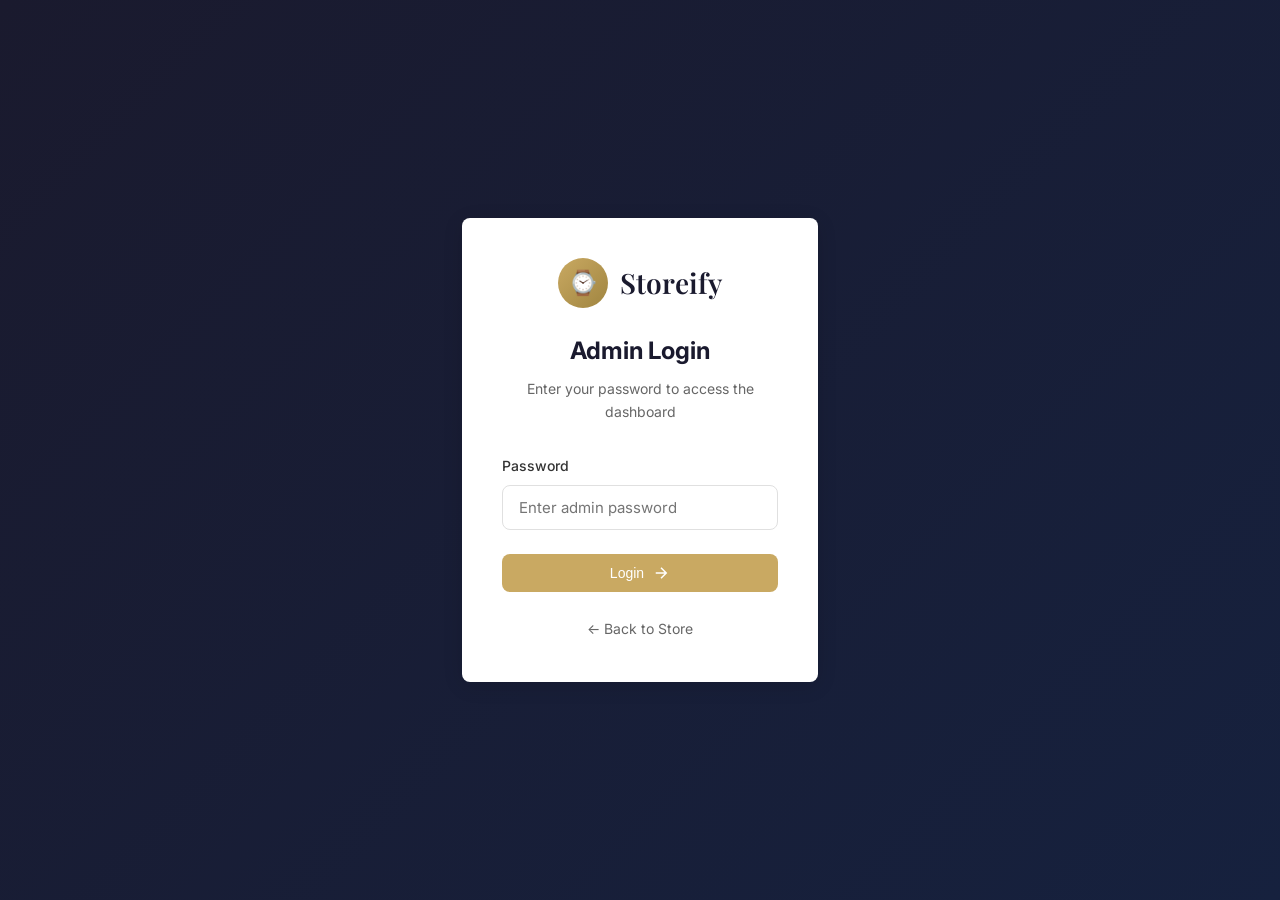
==== admin/index.html @ 4afd4863 "Add files via upload" ====
<!DOCTYPE html>
<html lang="en">
<head>
    <meta charset="UTF-8">
    <meta name="viewport" content="width=device-width, initial-scale=1.0">
    <title>Admin Login - Storeify Watches</title>
    <meta name="description" content="Admin login for Storeify Watches">
    
    <!-- Fonts -->
    <link rel="preconnect" href="https://fonts.googleapis.com">
    <link rel="preconnect" href="https://fonts.gstatic.com" crossorigin>
    <link href="https://fonts.googleapis.com/css2?family=Inter:wght@300;400;500;600;700&family=Playfair+Display:wght@400;500;600;700&display=swap" rel="stylesheet">
    
    <!-- Styles -->
    <link rel="stylesheet" href="css/admin.css">
    
    <!-- Favicon -->
    <link rel="icon" type="image/svg+xml" href="data:image/svg+xml,<svg xmlns='http://www.w3.org/2000/svg' viewBox='0 0 100 100'><text y='.9em' font-size='90'>⌚</text></svg>">
</head>
<body class="login-page">
    <div class="login-container">
        <div class="login-box">
            <div class="login-header">
                <div class="logo">
                    <div class="logo-icon">⌚</div>
                    <span>Storeify</span>
                </div>
                <h1>Admin Login</h1>
                <p>Enter your password to access the dashboard</p>
            </div>
            
            <form id="login-form" class="login-form">
                <div class="form-group">
                    <label for="password">Password</label>
                    <input type="password" id="password" name="password" placeholder="Enter admin password" required>
                </div>
                
                <button type="submit" class="btn btn-primary btn-block">
                    <span>Login</span>
                    <svg width="18" height="18" viewBox="0 0 24 24" fill="none" stroke="currentColor" stroke-width="2">
                        <path d="M5 12h14M12 5l7 7-7 7"/>
                    </svg>
                </button>
            </form>
            
            <div id="login-error" class="login-error" style="display: none;">
                Incorrect password. Please try again.
            </div>
            
            <div class="login-footer">
                <a href="../index.html">← Back to Store</a>
            </div>
        </div>
    </div>

    <!-- Scripts -->
    <script src="../config/config.js"></script>
    <script>
        // Check if already logged in
        document.addEventListener('DOMContentLoaded', () => {
            const session = localStorage.getItem('adminSession');
            if (session) {
                const sessionData = JSON.parse(session);
                if (sessionData.expiry > Date.now()) {
                    window.location.href = 'dashboard.html';
                    return;
                } else {
                    localStorage.removeItem('adminSession');
                }
            }
        });

        // Handle login form
        document.getElementById('login-form').addEventListener('submit', (e) => {
            e.preventDefault();
            
            const password = document.getElementById('password').value;
            const errorEl = document.getElementById('login-error');
            
            if (password === CONFIG.admin.password) {
                // Create session
                const session = {
                    loggedIn: true,
                    expiry: Date.now() + CONFIG.admin.sessionDuration
                };
                localStorage.setItem('adminSession', JSON.stringify(session));
                
                // Redirect to dashboard
                window.location.href = 'dashboard.html';
            } else {
                errorEl.style.display = 'block';
                document.getElementById('password').value = '';
            }
        });
    </script>
</body>
</html>
---- admin/css/admin.css ----
/* Admin Dashboard Styles */

:root {
    --primary: #1a1a2e;
    --secondary: #16213e;
    --accent: #c9a962;
    --accent-light: #e8d5a3;
    --success: #28a745;
    --warning: #ffc107;
    --danger: #dc3545;
    --info: #17a2b8;
    --light: #f8f9fa;
    --dark: #343a40;
    --text: #333333;
    --text-light: #666666;
    --border: #e0e0e0;
    --background: #f5f7fa;
    --white: #ffffff;
    
    --sidebar-width: 260px;
    --header-height: 70px;
    --radius: 8px;
    --shadow: 0 2px 10px rgba(0, 0, 0, 0.08);
    --shadow-lg: 0 4px 20px rgba(0, 0, 0, 0.12);
    
    --transition: all 0.3s ease;
}

* {
    margin: 0;
    padding: 0;
    box-sizing: border-box;
}

body {
    font-family: 'Inter', -apple-system, BlinkMacSystemFont, sans-serif;
    background: var(--background);
    color: var(--text);
    line-height: 1.6;
    min-height: 100vh;
}

/* Login Page */
.login-page {
    background: linear-gradient(135deg, var(--primary) 0%, var(--secondary) 100%);
    display: flex;
    align-items: center;
    justify-content: center;
    min-height: 100vh;
}

.login-container {
    width: 100%;
    max-width: 420px;
    padding: 2rem;
}

.login-box {
    background: var(--white);
    border-radius: var(--radius);
    padding: 2.5rem;
    box-shadow: var(--shadow-lg);
}

.login-header {
    text-align: center;
    margin-bottom: 2rem;
}

.login-header .logo {
    display: flex;
    align-items: center;
    justify-content: center;
    gap: 0.75rem;
    margin-bottom: 1.5rem;
}

.login-header .logo-icon {
    width: 50px;
    height: 50px;
    background: linear-gradient(135deg, var(--accent) 0%, #a08540 100%);
    border-radius: 50%;
    display: flex;
    align-items: center;
    justify-content: center;
    font-size: 1.5rem;
    color: var(--white);
}

.login-header .logo span {
    font-family: 'Playfair Display', serif;
    font-size: 1.75rem;
    font-weight: 600;
    color: var(--primary);
}

.login-header h1 {
    font-size: 1.5rem;
    color: var(--primary);
    margin-bottom: 0.5rem;
}

.login-header p {
    color: var(--text-light);
    font-size: 0.875rem;
}

.login-form .form-group {
    margin-bottom: 1.5rem;
}

.login-form label {
    display: block;
    margin-bottom: 0.5rem;
    font-size: 0.875rem;
    font-weight: 500;
    color: var(--text);
}

.login-form input {
    width: 100%;
    padding: 0.875rem 1rem;
    border: 1px solid var(--border);
    border-radius: var(--radius);
    font-size: 1rem;
    transition: var(--transition);
}

.login-form input:focus {
    outline: none;
    border-color: var(--accent);
    box-shadow: 0 0 0 3px rgba(201, 169, 98, 0.1);
}

.login-error {
    background: #fee;
    color: var(--danger);
    padding: 0.875rem;
    border-radius: var(--radius);
    margin-top: 1rem;
    font-size: 0.875rem;
    text-align: center;
}

.login-footer {
    margin-top: 1.5rem;
    text-align: center;
}

.login-footer a {
    color: var(--text-light);
    font-size: 0.875rem;
    text-decoration: none;
    transition: var(--transition);
}

.login-footer a:hover {
    color: var(--accent);
}

/* Sidebar */
.sidebar {
    position: fixed;
    top: 0;
    left: 0;
    width: var(--sidebar-width);
    height: 100vh;
    background: var(--primary);
    color: var(--white);
    display: flex;
    flex-direction: column;
    z-index: 100;
}

.sidebar-header {
    padding: 1.5rem;
    border-bottom: 1px solid rgba(255, 255, 255, 0.1);
}

.sidebar-header .logo {
    display: flex;
    align-items: center;
    gap: 0.75rem;
}

.sidebar-header .logo-icon {
    width: 40px;
    height: 40px;
    background: linear-gradient(135deg, var(--accent) 0%, #a08540 100%);
    border-radius: 50%;
    display: flex;
    align-items: center;
    justify-content: center;
    font-size: 1.25rem;
}

.sidebar-header .logo span {
    font-family: 'Playfair Display', serif;
    font-size: 1.5rem;
    font-weight: 600;
}

.sidebar-nav {
    flex: 1;
    padding: 1rem 0;
    overflow-y: auto;
}

.nav-item {
    display: flex;
    align-items: center;
    gap: 0.875rem;
    padding: 0.875rem 1.5rem;
    color: rgba(255, 255, 255, 0.7);
    text-decoration: none;
    transition: var(--transition);
    border-left: 3px solid transparent;
}

.nav-item:hover {
    background: rgba(255, 255, 255, 0.05);
    color: var(--white);
}

.nav-item.active {
    background: rgba(255, 255, 255, 0.1);
    color: var(--accent);
    border-left-color: var(--accent);
}

.nav-item svg {
    flex-shrink: 0;
}

.sidebar-footer {
    padding: 1rem 1.5rem;
    border-top: 1px solid rgba(255, 255, 255, 0.1);
}

/* Main Content */
.main-content {
    margin-left: var(--sidebar-width);
    min-height: 100vh;
    padding: 2rem;
}

/* Header */
.header {
    display: flex;
    align-items: center;
    justify-content: space-between;
    margin-bottom: 2rem;
    padding-bottom: 1rem;
    border-bottom: 1px solid var(--border);
}

.header h1 {
    font-size: 1.75rem;
    font-weight: 600;
    color: var(--primary);
}

.header-actions {
    display: flex;
    gap: 1rem;
    align-items: center;
}

/* Content Sections */
.content-section {
    display: none;
}

.content-section.active {
    display: block;
}

/* Stats Grid */
.stats-grid {
    display: grid;
    grid-template-columns: repeat(4, 1fr);
    gap: 1.5rem;
    margin-bottom: 2rem;
}

.stat-card {
    background: var(--white);
    border-radius: var(--radius);
    padding: 1.5rem;
    display: flex;
    align-items: center;
    gap: 1rem;
    box-shadow: var(--shadow);
}

.stat-icon {
    width: 50px;
    height: 50px;
    border-radius: var(--radius);
    display: flex;
    align-items: center;
    justify-content: center;
    color: var(--white);
}

.stat-icon.products {
    background: linear-gradient(135deg, #667eea 0%, #764ba2 100%);
}

.stat-icon.categories {
    background: linear-gradient(135deg, #f093fb 0%, #f5576c 100%);
}

.stat-icon.featured {
    background: linear-gradient(135deg, #4facfe 0%, #00f2fe 100%);
}

.stat-icon.stock {
    background: linear-gradient(135deg, #fa709a 0%, #fee140 100%);
}

.stat-info {
    display: flex;
    flex-direction: column;
}

.stat-value {
    font-size: 1.75rem;
    font-weight: 700;
    color: var(--primary);
    line-height: 1;
}

.stat-label {
    font-size: 0.875rem;
    color: var(--text-light);
    margin-top: 0.25rem;
}

/* Cards */
.card {
    background: var(--white);
    border-radius: var(--radius);
    box-shadow: var(--shadow);
    margin-bottom: 1.5rem;
}

.card-header {
    display: flex;
    align-items: center;
    justify-content: space-between;
    padding: 1.25rem 1.5rem;
    border-bottom: 1px solid var(--border);
}

.card-header h2 {
    font-size: 1.125rem;
    font-weight: 600;
    color: var(--primary);
}

.card-body {
    padding: 1.5rem;
}

/* Tables */
.table-responsive {
    overflow-x: auto;
}

.table {
    width: 100%;
    border-collapse: collapse;
}

.table th,
.table td {
    padding: 1rem;
    text-align: left;
    border-bottom: 1px solid var(--border);
}

.table th {
    font-weight: 600;
    color: var(--text-light);
    font-size: 0.875rem;
    text-transform: uppercase;
    letter-spacing: 0.5px;
}

.table td {
    font-size: 0.9375rem;
}

.table tr:hover {
    background: var(--background);
}

/* Product Cell */
.product-cell {
    display: flex;
    align-items: center;
    gap: 0.875rem;
}

.product-cell img {
    width: 50px;
    height: 50px;
    object-fit: cover;
    border-radius: var(--radius);
}

.product-cell .product-name {
    font-weight: 500;
    color: var(--primary);
}

/* Badges */
.badge {
    display: inline-block;
    padding: 0.25rem 0.75rem;
    border-radius: 50px;
    font-size: 0.75rem;
    font-weight: 500;
}

.badge-success {
    background: #d4edda;
    color: #155724;
}

.badge-warning {
    background: #fff3cd;
    color: #856404;
}

.badge-danger {
    background: #f8d7da;
    color: #721c24;
}

.badge-info {
    background: #d1ecf1;
    color: #0c5460;
}

/* Buttons */
.btn {
    display: inline-flex;
    align-items: center;
    justify-content: center;
    gap: 0.5rem;
    padding: 0.625rem 1.25rem;
    font-size: 0.875rem;
    font-weight: 500;
    border-radius: var(--radius);
    cursor: pointer;
    transition: var(--transition);
    border: none;
    text-decoration: none;
}

.btn-primary {
    background: var(--accent);
    color: var(--white);
}

.btn-primary:hover {
    background: #a08540;
    transform: translateY(-1px);
}

.btn-outline {
    background: transparent;
    color: var(--text);
    border: 1px solid var(--border);
}

.btn-outline:hover {
    background: var(--background);
}

.btn-danger {
    background: var(--danger);
    color: var(--white);
}

.btn-danger:hover {
    background: #c82333;
}

.btn-sm {
    padding: 0.5rem 1rem;
    font-size: 0.8125rem;
}

.btn-block {
    width: 100%;
}

.btn svg {
    flex-shrink: 0;
}

/* Action Buttons */
.action-btns {
    display: flex;
    gap: 0.5rem;
}

.btn-icon {
    width: 32px;
    height: 32px;
    padding: 0;
    border-radius: var(--radius);
}

/* Forms */
.product-form {
    max-width: 800px;
}

.form-row {
    display: grid;
    grid-template-columns: repeat(2, 1fr);
    gap: 1.5rem;
    margin-bottom: 1.5rem;
}

.form-group {
    margin-bottom: 1.5rem;
}

.form-group label {
    display: block;
    margin-bottom: 0.5rem;
    font-size: 0.875rem;
    font-weight: 500;
    color: var(--text);
}

.form-group input,
.form-group select,
.form-group textarea {
    width: 100%;
    padding: 0.75rem 1rem;
    border: 1px solid var(--border);
    border-radius: var(--radius);
    font-size: 0.9375rem;
    transition: var(--transition);
    font-family: inherit;
}

.form-group input:focus,
.form-group select:focus,
.form-group textarea:focus {
    outline: none;
    border-color: var(--accent);
    box-shadow: 0 0 0 3px rgba(201, 169, 98, 0.1);
}

.form-group small {
    display: block;
    margin-top: 0.25rem;
    font-size: 0.75rem;
    color: var(--text-light);
}

.checkbox-label {
    display: flex;
    align-items: center;
    gap: 0.5rem;
    cursor: pointer;
}

.checkbox-label input[type="checkbox"] {
    width: auto;
}

.form-actions {
    display: flex;
    gap: 1rem;
    margin-top: 2rem;
}

/* Search Input */
.search-input {
    padding: 0.5rem 1rem;
    border: 1px solid var(--border);
    border-radius: var(--radius);
    font-size: 0.875rem;
    min-width: 250px;
}

.search-input:focus {
    outline: none;
    border-color: var(--accent);
}

/* Image Preview */
.image-preview {
    margin-top: 1rem;
    max-width: 200px;
}

.image-preview img {
    width: 100%;
    border-radius: var(--radius);
}

.current-image {
    margin-top: 0.5rem;
}

.current-image img {
    max-width: 150px;
    border-radius: var(--radius);
}

/* Category Bars */
.category-bars {
    display: flex;
    flex-direction: column;
    gap: 1rem;
}

.category-bar {
    display: flex;
    align-items: center;
    gap: 1rem;
}

.category-bar-label {
    min-width: 150px;
    font-size: 0.875rem;
    color: var(--text);
}

.category-bar-track {
    flex: 1;
    height: 24px;
    background: var(--background);
    border-radius: 12px;
    overflow: hidden;
}

.category-bar-fill {
    height: 100%;
    background: linear-gradient(90deg, var(--accent) 0%, var(--accent-light) 100%);
    border-radius: 12px;
    transition: width 0.5s ease;
}

.category-bar-value {
    min-width: 50px;
    text-align: right;
    font-size: 0.875rem;
    font-weight: 500;
    color: var(--text-light);
}

/* Pagination */
.pagination {
    display: flex;
    justify-content: center;
    gap: 0.5rem;
    margin-top: 1.5rem;
}

.pagination button {
    padding: 0.5rem 1rem;
    border: 1px solid var(--border);
    background: var(--white);
    border-radius: var(--radius);
    cursor: pointer;
    transition: var(--transition);
}

.pagination button:hover {
    background: var(--background);
}

.pagination button.active {
    background: var(--accent);
    color: var(--white);
    border-color: var(--accent);
}

.pagination button:disabled {
    opacity: 0.5;
    cursor: not-allowed;
}

/* Toast Notifications */
.toast-container {
    position: fixed;
    top: 1rem;
    right: 1rem;
    z-index: 1000;
    display: flex;
    flex-direction: column;
    gap: 0.5rem;
}

.toast {
    background: var(--white);
    border-radius: var(--radius);
    padding: 1rem 1.5rem;
    box-shadow: var(--shadow-lg);
    display: flex;
    align-items: center;
    gap: 0.75rem;
    min-width: 300px;
    animation: slideIn 0.3s ease;
}

.toast.success {
    border-left: 4px solid var(--success);
}

.toast.error {
    border-left: 4px solid var(--danger);
}

.toast.info {
    border-left: 4px solid var(--info);
}

.toast.hide {
    animation: slideOut 0.3s ease forwards;
}

@keyframes slideIn {
    from {
        transform: translateX(100%);
        opacity: 0;
    }
    to {
        transform: translateX(0);
        opacity: 1;
    }
}

@keyframes slideOut {
    from {
        transform: translateX(0);
        opacity: 1;
    }
    to {
        transform: translateX(100%);
        opacity: 0;
    }
}

/* Loading States */
.loading-spinner {
    display: inline-block;
    width: 20px;
    height: 20px;
    border: 2px solid var(--border);
    border-top-color: var(--accent);
    border-radius: 50%;
    animation: spin 1s linear infinite;
}

@keyframes spin {
    to {
        transform: rotate(360deg);
    }
}

/* Empty State */
.empty-state {
    text-align: center;
    padding: 3rem;
    color: var(--text-light);
}

.empty-state-icon {
    font-size: 3rem;
    margin-bottom: 1rem;
}

/* Responsive */
@media (max-width: 1200px) {
    .stats-grid {
        grid-template-columns: repeat(2, 1fr);
    }
}

@media (max-width: 992px) {
    .sidebar {
        transform: translateX(-100%);
    }
    
    .main-content {
        margin-left: 0;
    }
    
    .form-row {
        grid-template-columns: 1fr;
    }
}

@media (max-width: 768px) {
    .stats-grid {
        grid-template-columns: 1fr;
    }
    
    .header {
        flex-direction: column;
        gap: 1rem;
        align-items: flex-start;
    }
    
    .card-header {
        flex-direction: column;
        gap: 1rem;
        align-items: flex-start;
    }
    
    .table-responsive {
        font-size: 0.875rem;
    }
}
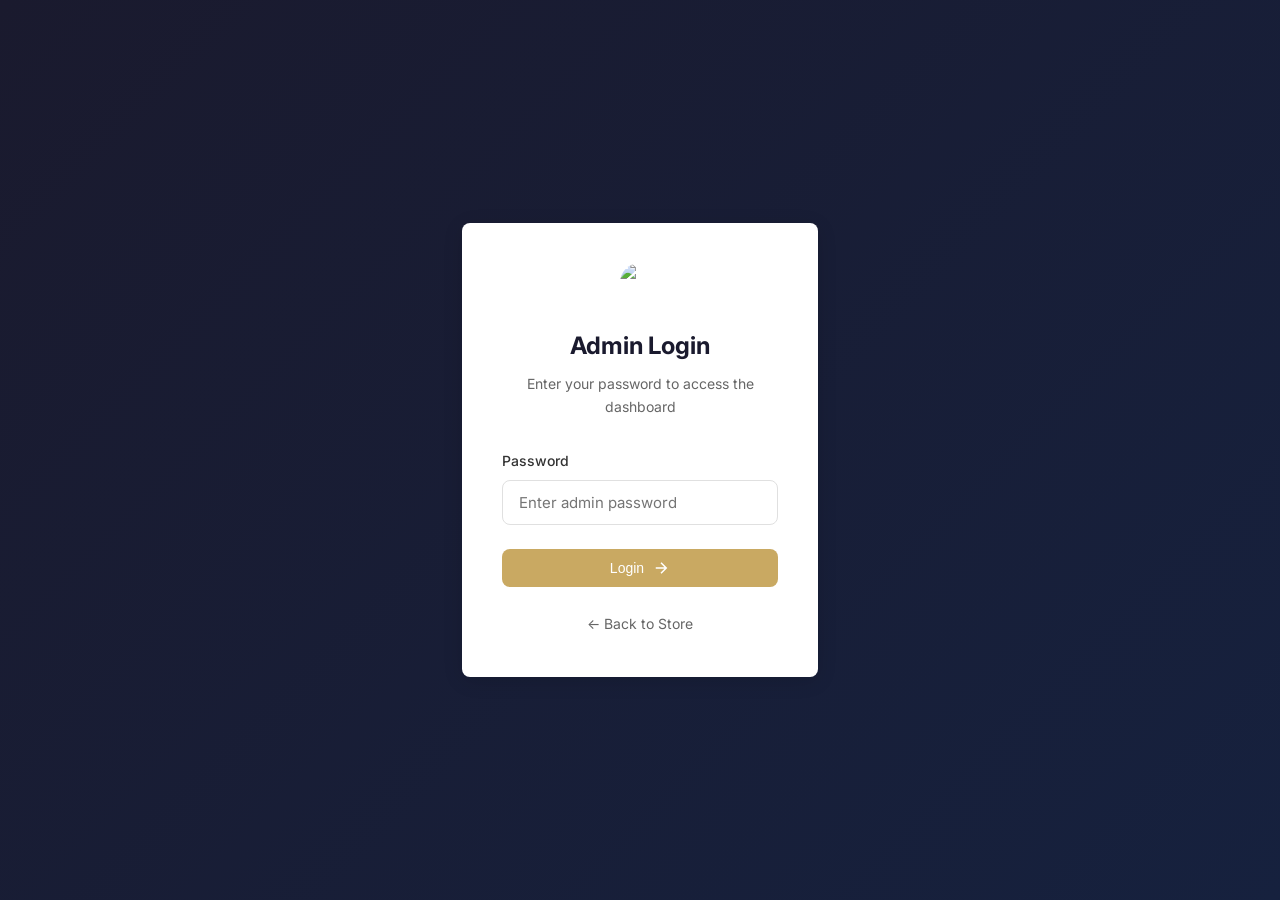
==== commit b47be259: "Apply branding, category, social, and discount display updates" ====
--- a/admin/index.html
+++ b/admin/index.html
@@ -22,8 +22,7 @@
         <div class="login-box">
             <div class="login-header">
                 <div class="logo">
-                    <div class="logo-icon">⌚</div>
-                    <span>Storeify</span>
+                    <img src="../logo2.jpeg" alt="Storeify Logo" class="logo-icon" style="width: 40px; height: 40px; object-fit: cover; border-radius: 50%; background: transparent; box-shadow: none;">
                 </div>
                 <h1>Admin Login</h1>
                 <p>Enter your password to access the dashboard</p>
